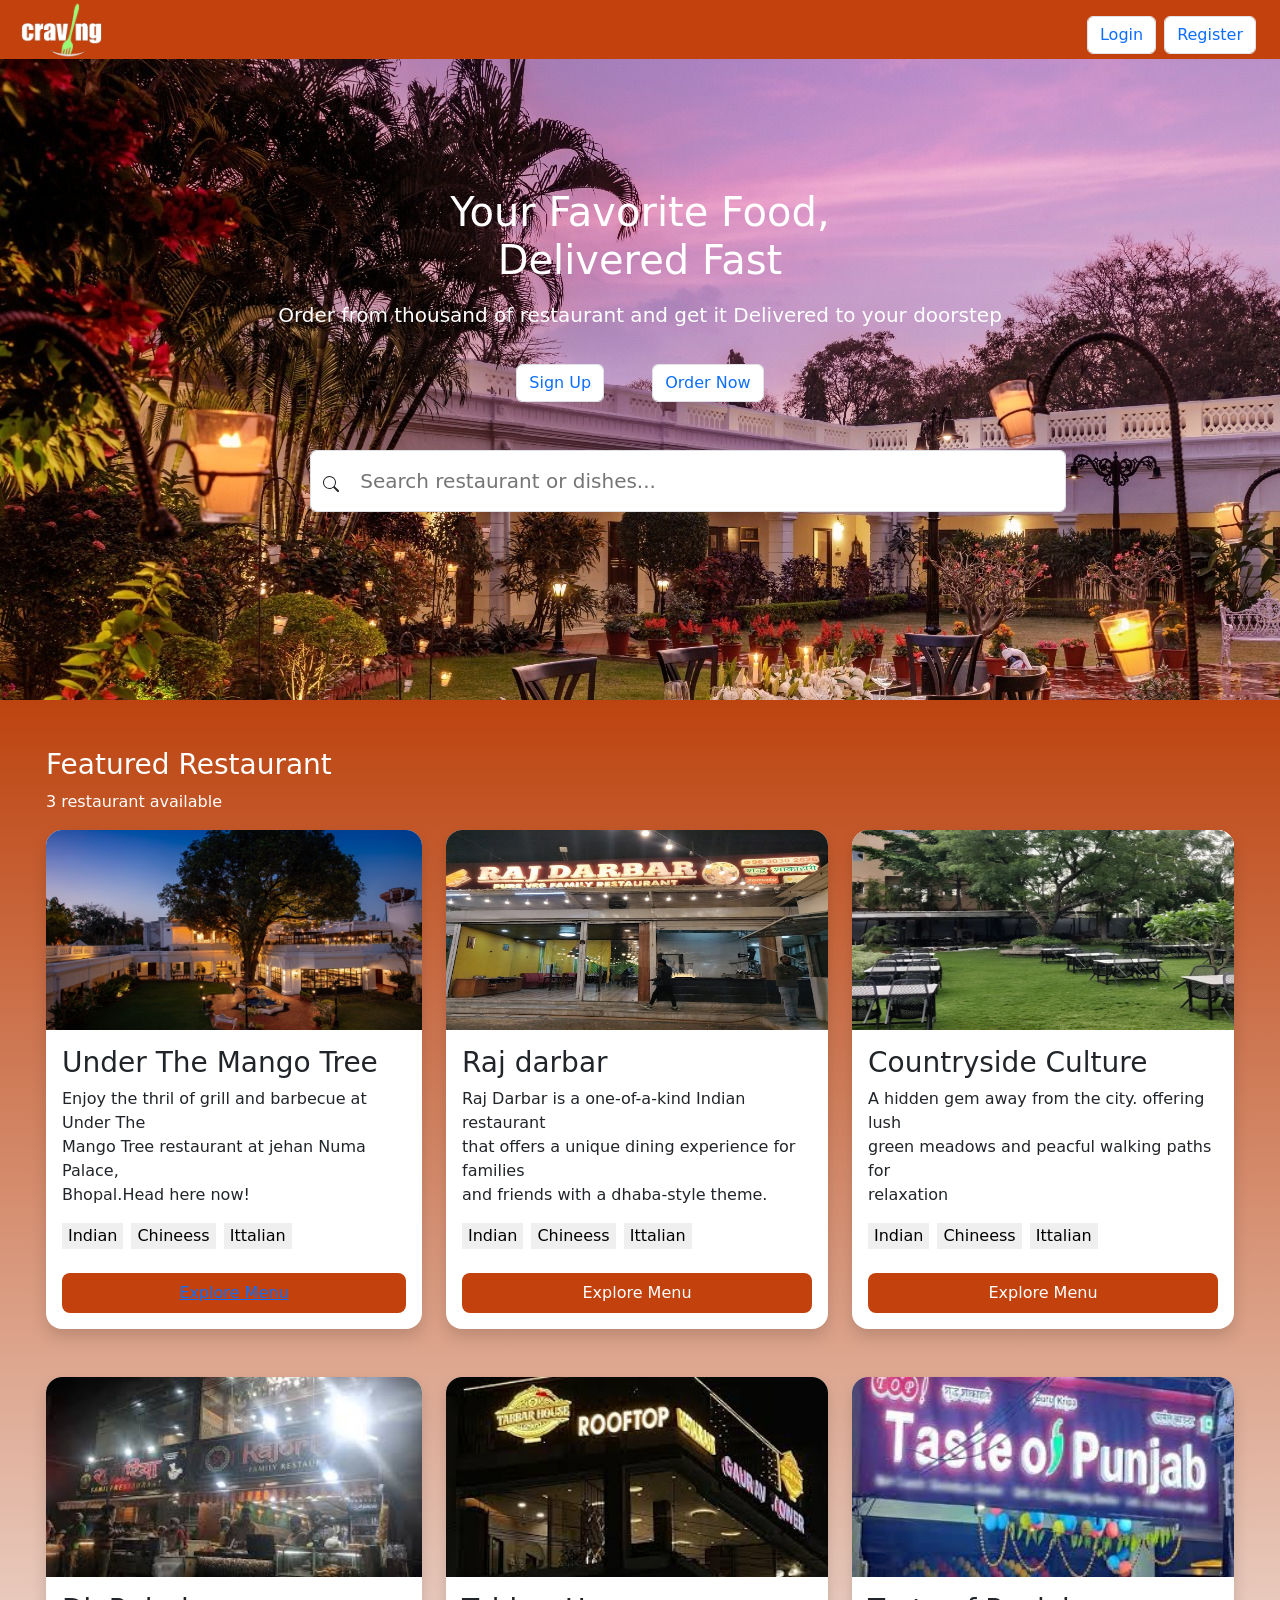
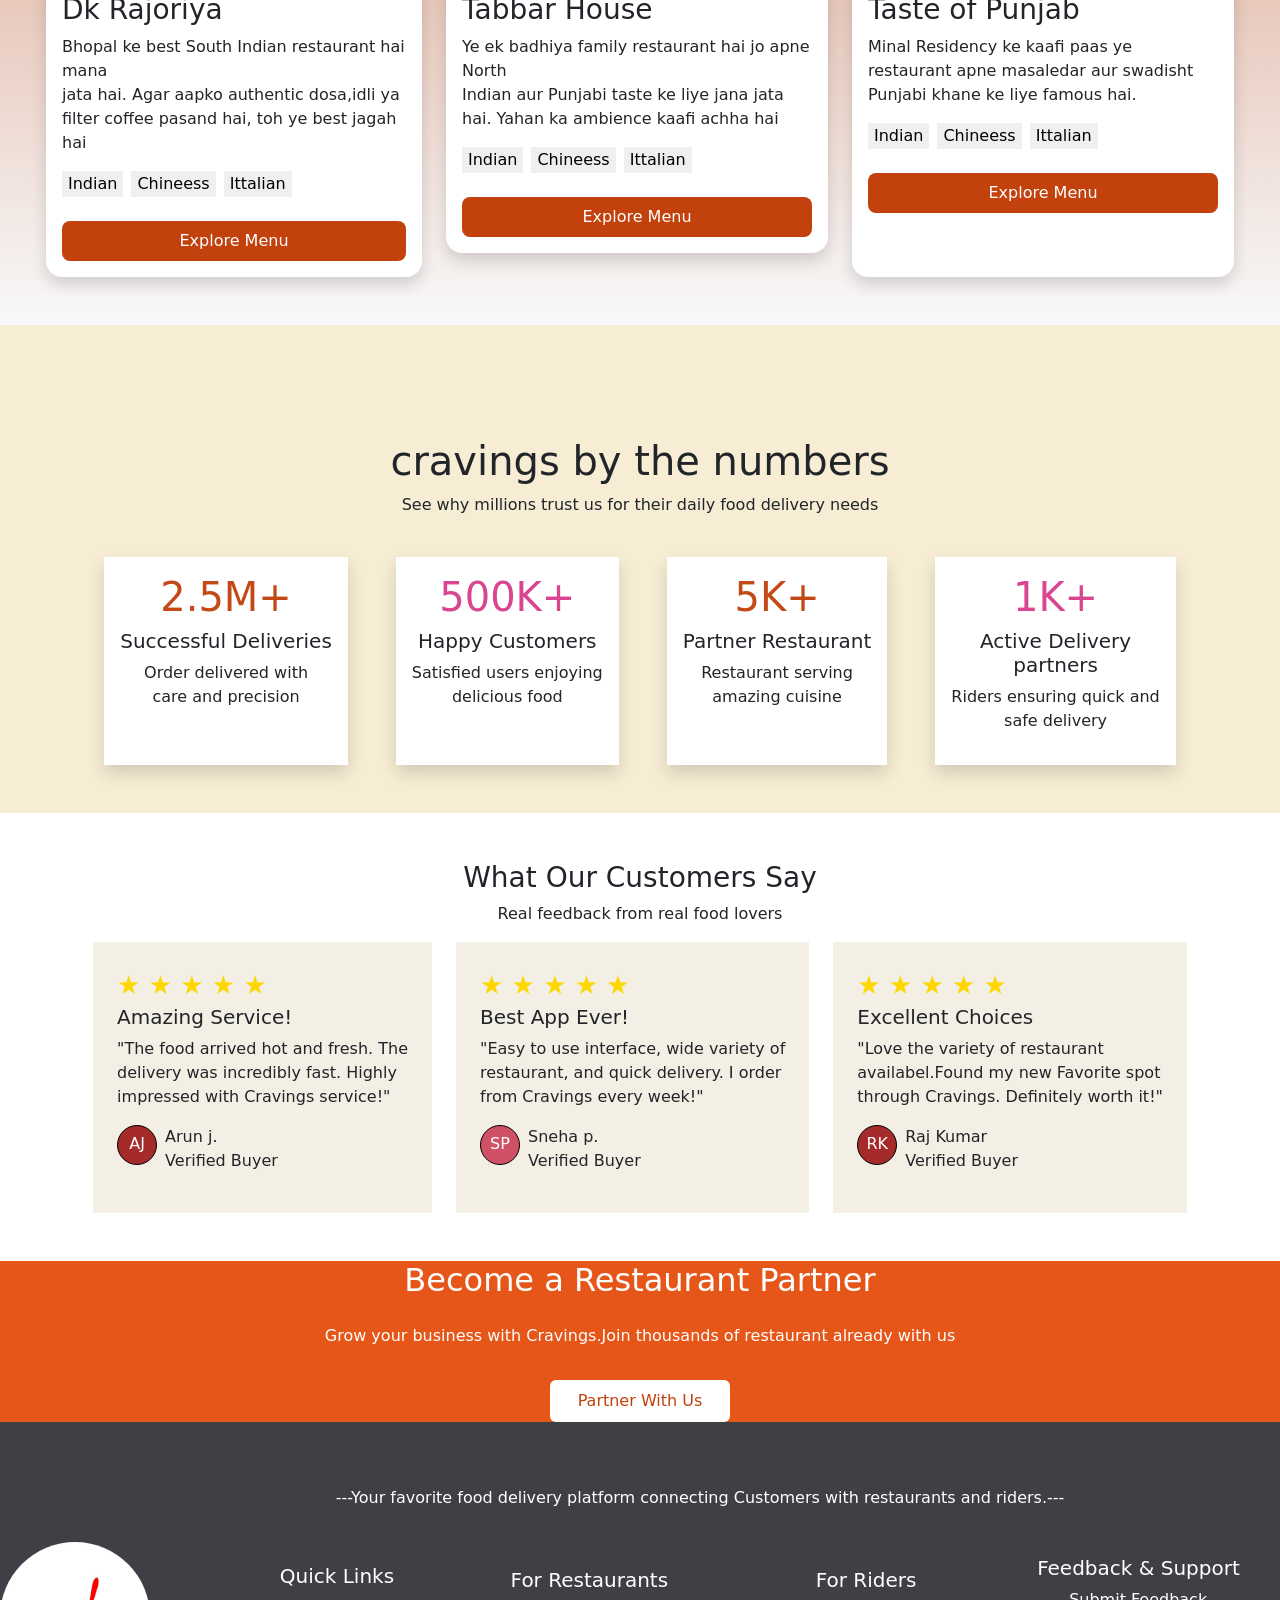
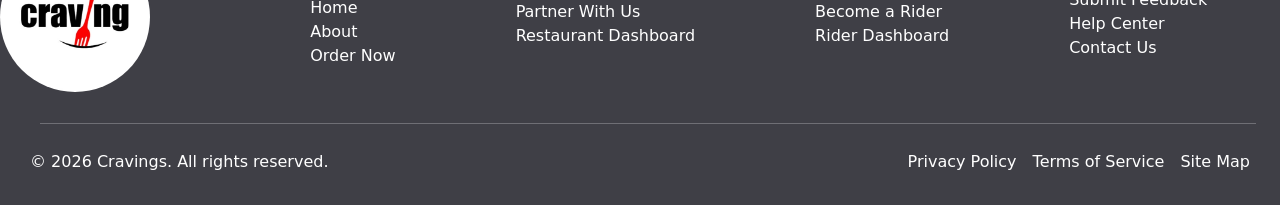
==== cravings-static/index.html @ 6d20b797 "Add initial HTML files for login, registration, order now, partner, privacy policy, and terms of ser" ====
<!doctype html>
<html lang="en">
  <head>
    <meta charset="UTF-8" />
    <meta name="viewport" content="width=device-width, initial-scale=1.0" />
    <title>Document</title>
    <link rel="stylesheet" href="style.css" />
    <link rel="stylesheet" href="https://cdn.jsdelivr.net/npm/bootstrap-icons@1.13.1/font/bootstrap-icons.min.css">
    <link
      href="https://cdn.jsdelivr.net/npm/bootstrap@5.3.8/dist/css/bootstrap.min.css"
      rel="stylesheet"
      integrity="sha384-sRIl4kxILFvY47J16cr9ZwB07vP4J8+LH7qKQnuqkuIAvNWLzeN8tE5YBujZqJLB"
      crossorigin="anonymous"
    />
  </head>
  <body>
    <header>
      <div
        id="headerDIV"
        class="d-flex justify-content-between"
        style="background-color: #c2410c"
      >
        <div class="">
          <img class="w-25 ps-3" src="./images/logo-light.png" />
        </div>
        <div class="d-flex mt-3 gap-2 me-4">
          <div>
            <button class="form-control"><a class="text-decoration-none" href="./login.html">Login</a></button>
          </div>
          <div>
            <button class="form-control"><a class="text-decoration-none" href="./register.html">Register</a></button>
          </div>
        </div>
      </div>
    </header>

    <main>
      <div id="mainDIV" class="d-flex justify-content-center">
        <!-- baki code -->

        <div class="justify-content-center align-content-center m-5">
          <div class="mt-5">
            <div class="mt-3 text-center mt-5">
              <h1 class="text-white">
                Your Favorite Food,<br />
                Delivered Fast
              </h1>
            </div>

            <div class="form-control-lg text-white">
              Order from thousand of restaurant and get it Delivered to your
              doorstep
            </div>
          </div>
          <div class="d-flex justify-content-center gap-5 mt-4">
            <div>
              <button class="form-control"><a class="text-decoration-none" style="" href="./register.html">Sign Up</a></button>
            </div>
            <div>
              <button class="form-control"><a class="text-decoration-none" href="./order-now.html">Order Now</a></button>
            </div>
          </div>
          <div class="w-100 m-5 form-control">
            <svg
              xmlns="http://www.w3.org/2000/svg"
              width="16"
              height="16"
              fill="currentColor"
              class="bi bi-search"
              viewBox="0 0 16 16"
            >
              <path
                d="M11.742 10.344a6.5 6.5 0 1 0-1.397 1.398h-.001q.044.06.098.115l3.85 3.85a1 1 0 0 0 1.415-1.414l-3.85-3.85a1 1 0 0 0-.115-.1zM12 6.5a5.5 5.5 0 1 1-11 0 5.5 5.5 0 0 1 11 0"
              />
            </svg>
            <input
              class="w-75 border border-0 form-control-lg shadow-none"
              type="text"
              placeholder="Search restaurant or dishes..."
            />
          </div>
        </div>
      </div>

      <div
        id="secDiv"
        class="d-flex justify-content-center align-content-center p-xl-5"
        style="background: linear-gradient(to bottom, #bd4410, #f8f9fa)"
      >
        <div class="">
          <div>
            <h3 style="color: white">Featured Restaurant</h3>
          </div>
          <div>
            <p style="color: white">3 restaurant available</p>
          </div>
          <div class="">
          <div class="d-flex gap-4">
            <div id="card" class="1 bg-white rounded-4 shadow">
              <div>
                <img
                  class="rounded-top-4"
                  src="./images/JayHindDoston5.jpeg"
                  style="height: 200px; width: 376px"
                  alt=""
                />
              </div>
              <div class="p-3">
                <div>
                  <h3>Under The Mango Tree</h3>
                </div>
                <div>
                  <p>
                    Enjoy the thril of grill and barbecue at Under The <br />
                    Mango Tree restaurant at jehan Numa Palace,
                    <br />Bhopal.Head here now!
                  </p>
                </div>
                <div class="d-flex gap-2 mb-4">
                  <div><button class="border border-0">Indian</button></div>
                  <div><button class="border border-0">Chineess</button></div>
                  <div><button class="border border-0">Ittalian</button></div>
                </div>
                <div>
                  <div class="text-center">
                    <button
                      class="rounded-3 border border-0"
                      style="
                        height: 40px;
                        width: 100%;
                        color: white;
                        background-color: #c2410c;
                      "
                    >
                      <a href="./exploreMenu.html">Explore Menu</a>
                    </button>
                  </div>
                </div>
              </div>
            </div>

            <div>
              <div id="card" class="2 bg-white rounded-4 shadow">
                <div>
                  <img
                    class="rounded-top-4"
                    src="./images/JayHindDoston9.jpeg"
                    style="height: 200px; width: 382px"
                    alt=""
                  />
                </div>
                <div class="p-3">
                  <div><h3>Raj darbar</h3></div>
                  <div>
                    <p>
                      Raj Darbar is a one-of-a-kind Indian restaurant <br />that
                      offers a unique dining experience for families <br />and
                      friends with a dhaba-style theme.
                    </p>
                  </div>
                  <div class="d-flex gap-2 mb-4">
                    <div><button class="border border-0">Indian</button></div>
                    <div><button class="border border-0">Chineess</button></div>
                    <div><button class="border border-0">Ittalian</button></div>
                  </div>
                  <div>
                    <div class="text-center">
                      <button
                        class="rounded-3 border border-0""
                        style="
                          height: 40px;
                          width: 100%;
                          color: white;
                          background-color: #c2410c;
                        "
                      >
                        Explore Menu
                      </button>
                    </div>
                  </div>
                </div>
              </div>
            </div>
            <div id="card" class="3 bg-white rounded-4 shadow">
              <div>
                <img
                  class="rounded-top-4"
                  src="./images/JayHindDoston7.jpeg"
                  style="height: 200px; width: 382px"
                  alt=""
                />
              </div>
              <div class="p-3">
                <div><h3>Countryside Culture</h3></div>
                <div>
                  <p>
                    A hidden gem away from the city. offering lush <br />green
                    meadows and peacful walking paths for <br />relaxation
                  </p>
                </div>
                <div class="d-flex gap-2 mb-4 ">
                  <div><button class="border border-0">Indian</button></div>
                  <div><button class="border border-0">Chineess</button></div>
                  <div><button class="border border-0">Ittalian</button></div>
                </div>
                <div>
                  <div class="text-center">
                    <button
                      class="rounded-3 border border-0""
                      style="
                        height: 40px;
                        width: 100%;
                        color: white;
                        background-color: #c2410c;
                      "
                    >
                      Explore Menu
                    </button>
                  </div>
                </div>
              </div>
            </div>
          </div>


          <!-- start -->
           <div class="pt-5"><div class="d-flex gap-4">
            <div id="card" class="1 bg-white rounded-4 shadow">
              <div>
                <img
                  class="rounded-top-4"
                  src="./images/dk.jfif"
                  style="height: 200px; width: 376px"
                  alt=""
                />
              </div>
              <div class="p-3">
                <div>
                  <h3>Dk Rajoriya</h3>
                </div>
                <div>
                  <p>
                    Bhopal ke best South Indian restaurant hai mana <br>
                    jata hai. Agar aapko authentic dosa,idli ya <br> filter  
                    coffee pasand hai, toh ye best jagah hai
                  </p>
                </div>
                <div class="d-flex gap-2 mb-4">
                  <div><button class="border border-0">Indian</button></div>
                  <div><button class="border border-0">Chineess</button></div>
                  <div><button class="border border-0">Ittalian</button></div>
                </div>
                <div>
                  <div class="text-center">
                    <button
                      class="rounded-3 border border-0"
                      style="
                        height: 40px;
                        width: 100%;
                        color: white;
                        background-color: #c2410c;
                      "
                    >
                      Explore Menu
                    </button>
                  </div>
                </div>
              </div>
            </div>

            <div>
              <div id="card" class="2 bg-white rounded-4 shadow">
                <div>
                  <img
                    class="rounded-top-4"
                    src="./images/tabbar.jfif"
                    style="height: 200px; width: 382px"
                    alt=""
                  />
                </div>
                <div class="p-3">
                  <div><h3>Tabbar House</h3></div>
                  <div>
                    <p>
                      Ye ek badhiya family restaurant hai jo apne North <br> Indian aur Punjabi taste ke liye jana jata <br> hai. Yahan ka ambience kaafi achha hai
                    </p>
                  </div>
                  <div class="d-flex gap-2 mb-4">
                    <div><button class="border border-0">Indian</button></div>
                    <div><button class="border border-0">Chineess</button></div>
                    <div><button class="border border-0">Ittalian</button></div>
                  </div>
                  <div>
                    <div class="text-center">
                      <button
                        class="rounded-3 border border-0""
                        style="
                          height: 40px;
                          width: 100%;
                          color: white;
                          background-color: #c2410c;
                        "
                      >
                        Explore Menu
                      </button>
                    </div>
                  </div>
                </div>
              </div>
            </div>
            <div id="card" class="3 bg-white rounded-4 shadow">
              <div>
                <img
                  class="rounded-top-4"
                  src="./images/taste.jfif"
                  style="height: 200px; width: 382px"
                  alt=""
                />
              </div>
              <div class="p-3">
                <div><h3>Taste of Punjab</h3></div>
                <div>
                  <p>
                    Minal Residency ke kaafi paas ye <br> restaurant apne masaledar aur swadisht <br> Punjabi khane ke liye famous hai.
                  </p>
                </div>
                <div class="d-flex gap-2 mb-4 ">
                  <div><button class="border border-0">Indian</button></div>
                  <div><button class="border border-0">Chineess</button></div>
                  <div><button class="border border-0">Ittalian</button></div>
                </div>
                <div>
                  <div class="text-center">
                    <button
                      class="rounded-3 border border-0""
                      style="
                        height: 40px;
                        width: 100%;
                        color: white;
                        background-color: #c2410c;
                      "
                    >
                      Explore Menu
                    </button>
                  </div>
                </div>
              </div>
            </div>
          </div></div>
          </div>
          
        </div>
      </div>

      <div
        id="thirdDIV"
        class="d-flex d-flex justify-content-center align-content-center p-5"
        style="background-color: #f7edd4;"
      >
        <div class="pt-5">
          <div class="text-center pb-lg-4">
            <div class="mt-3"><h1>cravings by the numbers</h1></div>
            <div>
              <p>
                See why millions trust us for their daily food delivery needs
              </p>
            </div>
          </div>

          <div
            class="d-flex justify-content-center align-content-center gap-lg-5 text-center"
          >
            <div id="cards" class="1 p-3 bg-white shadow">
              <div><h1 style="color: #c34a17">2.5M+</h1></div>
              <div><h5>Successful Deliveries</h5></div>
              <div>
                <p>Order delivered with <br />care and precision</p>
              </div>
            </div>
            <div class="2 p-3 bg-white shadow">
              <div><h1 style="color: #D9468F">500K+</h1></div>
              <div><h5>Happy Customers</h5></div>
              <div>
                <p>Satisfied users enjoying <br />delicious food</p>
              </div>
            </div>
            <div class="3 p-3 bg-white shadow">
              <div><h1 style="color: #c34a17">5K+</h1></div>
              <div><h5>Partner Restaurant</h5></div>
              <div>
                <p>Restaurant serving <br />amazing cuisine</p>
              </div>
            </div>
            <div class="4 p-3 bg-white shadow">
              <div><h1 style="color: #D9468F">1K+</h1></div>
              <div>
                <h5>Active Delivery <br />partners</h5>
              </div>
              <div>
                <p>Riders ensuring quick and <br />safe delivery</p>
              </div>
            </div>
          </div>
        </div>
      </div>

      <div id="fourthDIV" class="p-5" style="background-color: white">
        <div class="">
          <div class="text-center">
            <div><h3>What Our Customers Say</h3></div>
            <div><p>Real feedback from real food lovers</p></div>
          </div>
          <div class="d-flex justify-content-center align-content-center gap-4">
            <div class="1 p-4" style="background: #f3efe4">
              <div class="" style="color: gold; font-size: 26px">
                &#9733; &#9733; &#9733; &#9733; &#9733;
              </div>
              <div><h5>Amazing Service!</h5></div>
              <div>
                <p>
                  "The food arrived hot and fresh. The <br />delivery was
                  incredibly fast. Highly <br />impressed with Cravings
                  service!"
                </p>
              </div>
              <div class="d-flex gap-2">
                <div
                  id="circule"
                  class="text-center p-md-2"
                  style="background-color: brown"
                >
                  <h6>AJ</h6>
                </div>
                <div>
                  Arun j. <br />
                  <p>Verified Buyer</p>
                </div>
              </div>
            </div>

            <div class="2 p-4" style="background: #f3efe4">
              <div class="" style="color: gold; font-size: 26px">
                &#9733; &#9733; &#9733; &#9733; &#9733;
              </div>
              <div><h5>Best App Ever!</h5></div>
              <div>
                <p>
                  "Easy to use interface, wide variety of <br />restaurant, and
                  quick delivery. I order <br />
                  from Cravings every week!"
                </p>
              </div>
              <div class="d-flex gap-2">
                <div
                  id="circule"
                  class="text-center p-md-2"
                  style="background-color: rgb(206, 81, 102)"
                >
                  <h6>SP</h6>
                </div>
                <div>
                  Sneha p. <br />
                  <p>Verified Buyer</p>
                </div>
              </div>
            </div>

            <div class="1 p-4" style="background: #f3efe4">
              <div class="" style="color: gold; font-size: 26px">
                &#9733; &#9733; &#9733; &#9733; &#9733;
              </div>
              <div><h5>Excellent Choices</h5></div>
              <div>
                <p>
                  "Love the variety of restaurant<br />availabel.Found my new
                  Favorite spot <br />through Cravings. Definitely worth it!"
                </p>
              </div>
              <div class="d-flex gap-2">
                <div
                  id="circule"
                  class="text-center p-md-2"
                  style="background-color: brown"
                >
                  <h6>RK</h6>
                </div>
                <div>
                  Raj Kumar <br />
                  <p>Verified Buyer</p>
                </div>
              </div>
            </div>
          </div>
        </div>
      </div>

      <div id="fifthDIV" class="" style="background-color: #e65619">
        <div class="text-center p-xxl-5">
          <div>
            <h2 style="color: white">Become a Restaurant Partner</h2>
          </div>
          <div class="mb-3">
            <p class="p-3" style="color: white">
              Grow your business with Cravings.Join thousands of restaurant
              already with us
            </p>
          </div>
          <div>
            <button
              style="
                height: 42px;
                width: 180px;
                border: none;
                border-radius: 6px;
                color: #c34a17;
                background: white;
              "
            >
              <a class="text-decoration-none" style="color: #c2410c;" href="./partner.html">Partner With Us</a>
            </button>
          </div>
        </div>
      </div>
    </main>

    <footer>
      <div
        style="background-color: #3f3f46"
      >
        <div  style="color: white">
          <div class=" text-center  p-3">
            <p style="margin-left: 120px;"class="mt-5">
              ---Your favorite food delivery platform connecting Customers with
              restaurants and riders.---
            </p>
          </div>
          <div
            class="d-flex  gap-5 justify-content-center align-items-center "
          >
            <div class="1 " style="margin-right: 40px;">
              <div>
                <img 
                  style="
                    max-width: 150px;
                    height: auto;
                    display: block;
                    margin-bottom: 15px;
                    border-radius: 80px;
                    margin-right: 40px;
                  "
                  src="./images/JayHindDoston8.jpeg"
                  alt=""
                />
              </div>
            </div>
            <div class="2"style="margin-right: 40px;">
              <div class="text-center"><h5>Quick Links</h5></div>
              <div >
                <ul type="none" >
                  <li><a href="#" class="text-decoration-none" style="color: white;">Home</a></li>
                  <li><a href="#" class="text-decoration-none" style="color: white;">About</a></li>
                  <li><a href="#" class="text-decoration-none" style="color: white;">Order Now</a></li>
                </ul>
              </div>
            </div>

            <div class="3 mb-3"style="margin-right: 40px;">
              <div class="text-center"><h5>For Restaurants</h5></div>
              <div>
                <ul type="none">
                  <li><a href="#" class="text-decoration-none" style="color: white;">Partner With Us</a></li>
                  <li><a href="#" class="text-decoration-none" style="color: white;">Restaurant Dashboard</a></li>
                </ul>
              </div>
            </div>

            <div class="4 mb-3 " style="margin-right: 40px;" >
             
               <div class="text-center"><h5>For Riders</h5></div>
              <div>
                <ul type="none">
                  <li><a href="#" class="text-decoration-none" style="color: white;">Become a Rider</a></li>
                  <li><a href="#" class="text-decoration-none" style="color: white;">Rider Dashboard</a></li>
                </ul>
              </div>
             
            </div>

            <div class="5 mb-3"style="margin-right: 40px;">
              <div class="text-center"><h5>Feedback & Support</h5></div>
              <div>
                <ul type="none">
                  <li><a href="#" class="text-decoration-none" style="color: white;">Submit Feedback</a></li>
                  <li><a href="#" class="text-decoration-none" style="color: white;">Help Center</a></li>
                  <li><a href="#" class="text-decoration-none" style="color: white;">Contact Us</a></li>
                </ul>
              </div>
            </div>
          </div>
          <div style="width:95%; margin-left: 40px;">
            <hr />
          </div>

          <div
            class="d-flex justify-content-between"
            style="padding: 10px 30px 15px 30px"
          >
            <div class="6">
              <div><p>© 2026 Cravings. All rights reserved.</p></div>
            </div>
            <div>
              <ul type="none" class="d-flex gap-3">
                <li><a href="#" class="text-decoration-none" style="color: white;">Privacy Policy</a></li>
                <li><a href="#" class="text-decoration-none" style="color: white;">Terms of Service</a></li>
                <li><a href="#" class="text-decoration-none" style="color: white;">Site Map</a></li>
              </ul>
            </div>
          </div>
        </div>
      </div>
    </footer>

    <!-- Bootstrap Script -->
    <script
      src="https://cdn.jsdelivr.net/npm/bootstrap@5.3.8/dist/js/bootstrap.bundle.min.js"
      integrity="sha384-FKyoEForCGlyvwx9Hj09JcYn3nv7wiPVlz7YYwJrWVcXK/BmnVDxM+D2scQbITxI"
      crossorigin="anonymous"
    ></script>
  </body>
</html>
---- cravings-static/style.css ----
header{
    position:sticky;
    z-index: 99;
    
}
#headerDIV{
    position: fixed;
    width: 100%;
    /* display: block; */
}

#mainDIV{
    background-image: url(./images/JayHindDoston1.jpeg);
    background-repeat: no-repeat;
    height: 700px;

}
#secDIV{
    height: calc(100%-40px)
}
#card{
    /* height: fit-content;
    width: fit-content; */
}
#thirdDiv{
    height: 530px;
    height: calc(100vh - 40px);
}


#cards{
    /* height: fit-content;
    width: fit-content; */
}
#circule{
    height: 40px;
    width: 40px;
    border: 1px solid #000;
    border-radius: 20px;
    color: white; 
}
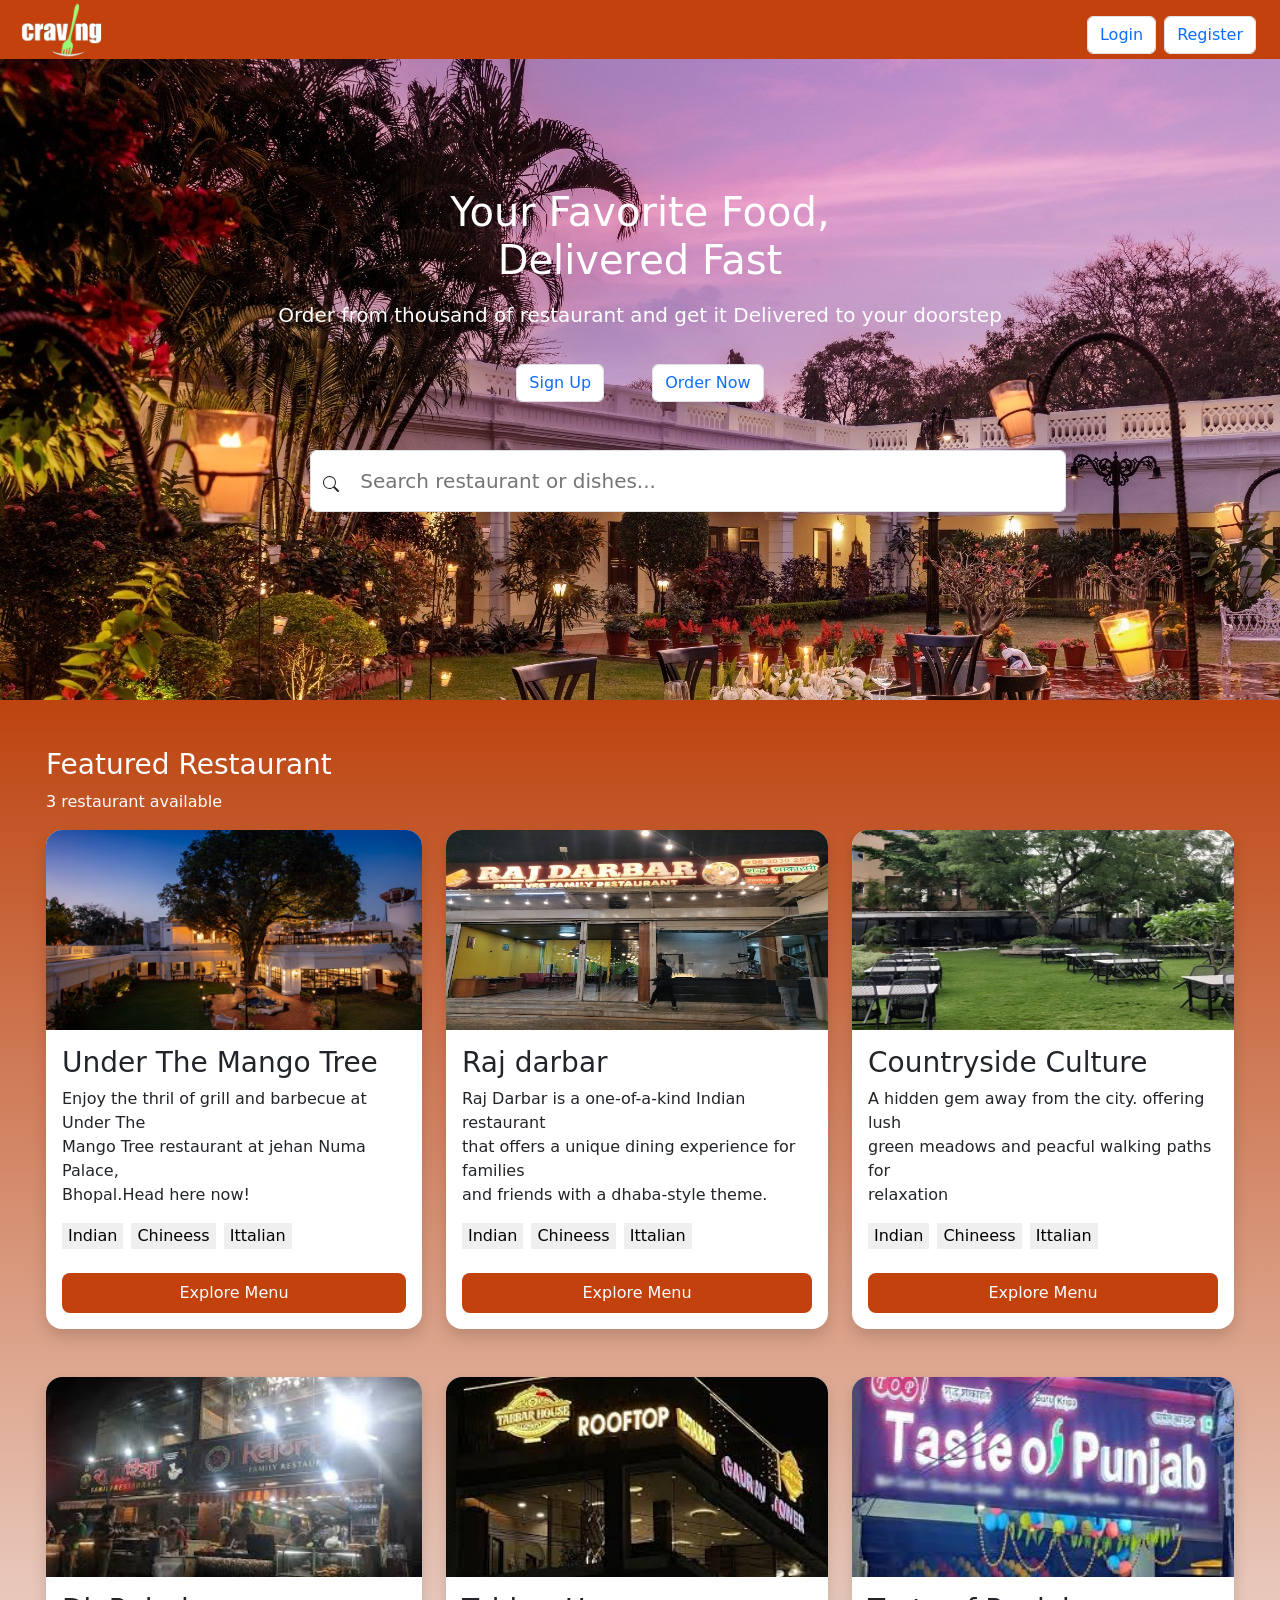
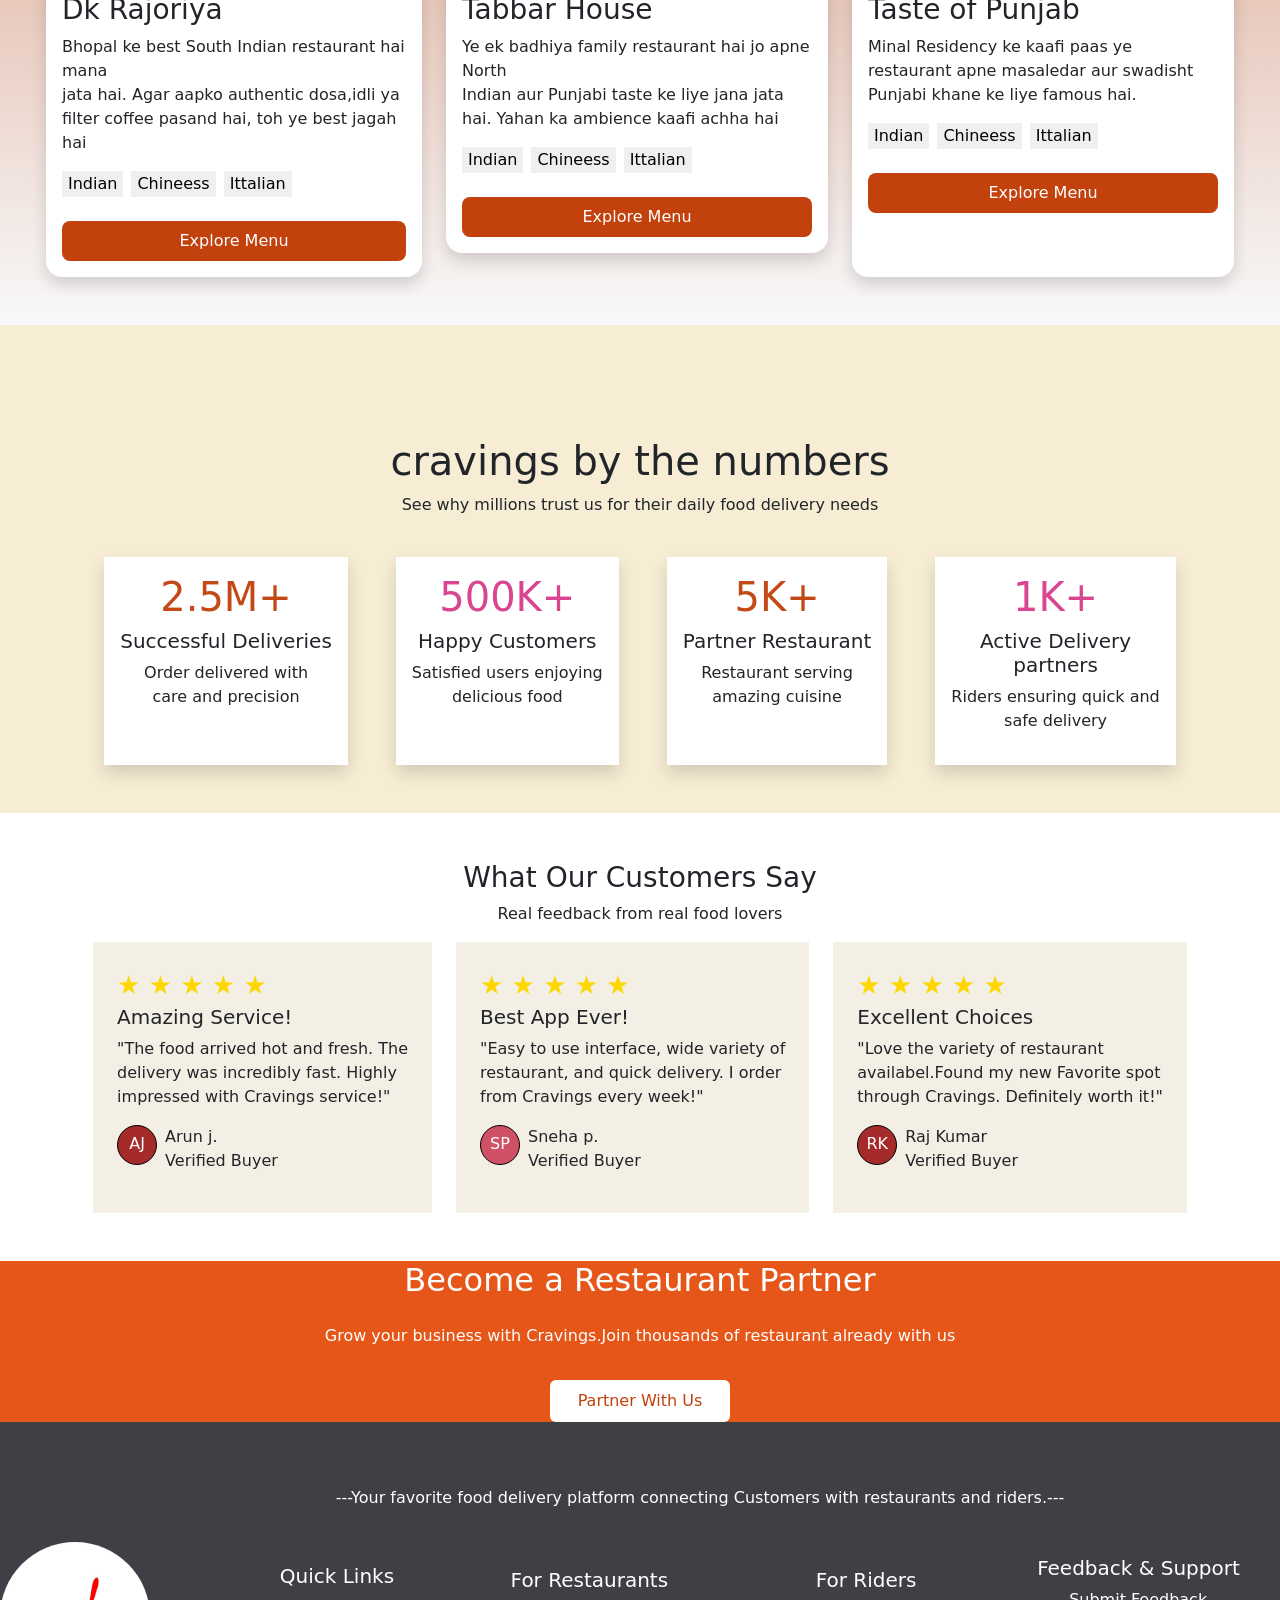
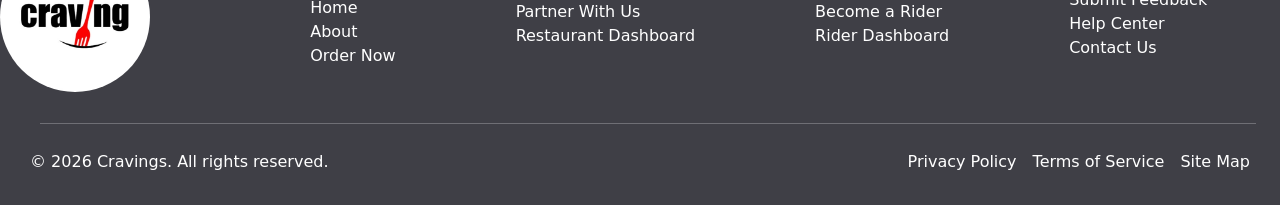
==== commit e4e94268: "Refactor code structure for improved readability and maintainability" ====
--- a/cravings-static/index.html
+++ b/cravings-static/index.html
@@ -132,7 +132,7 @@
                         background-color: #c2410c;
                       "
                     >
-                      <a href="./exploreMenu.html">Explore Menu</a>
+                      <a class="text-decoration-none" style="color: white;" href="./exploreMenu.html">Explore Menu</a>
                     </button>
                   </div>
                 </div>
@@ -174,7 +174,7 @@
                           background-color: #c2410c;
                         "
                       >
-                        Explore Menu
+                       <a class="text-decoration-none" style="color: white;" href="./exploreMenu.html">Explore Menu</a>
                       </button>
                     </div>
                   </div>
@@ -214,7 +214,7 @@
                         background-color: #c2410c;
                       "
                     >
-                      Explore Menu
+                      <a class="text-decoration-none" style="color: white;" href="./exploreMenu.html">Explore Menu</a>
                     </button>
                   </div>
                 </div>
@@ -261,7 +261,7 @@
                         background-color: #c2410c;
                       "
                     >
-                      Explore Menu
+                      <a class="text-decoration-none" style="color: white;" href="./exploreMenu.html">Explore Menu</a>
                     </button>
                   </div>
                 </div>
@@ -301,7 +301,7 @@
                           background-color: #c2410c;
                         "
                       >
-                        Explore Menu
+                        <a class="text-decoration-none" style="color: white;" href="./exploreMenu.html">Explore Menu</a>
                       </button>
                     </div>
                   </div>
@@ -340,7 +340,7 @@
                         background-color: #c2410c;
                       "
                     >
-                      Explore Menu
+                      <a class="text-decoration-none" style="color: white;" href="./exploreMenu.html">Explore Menu</a>
                     </button>
                   </div>
                 </div>
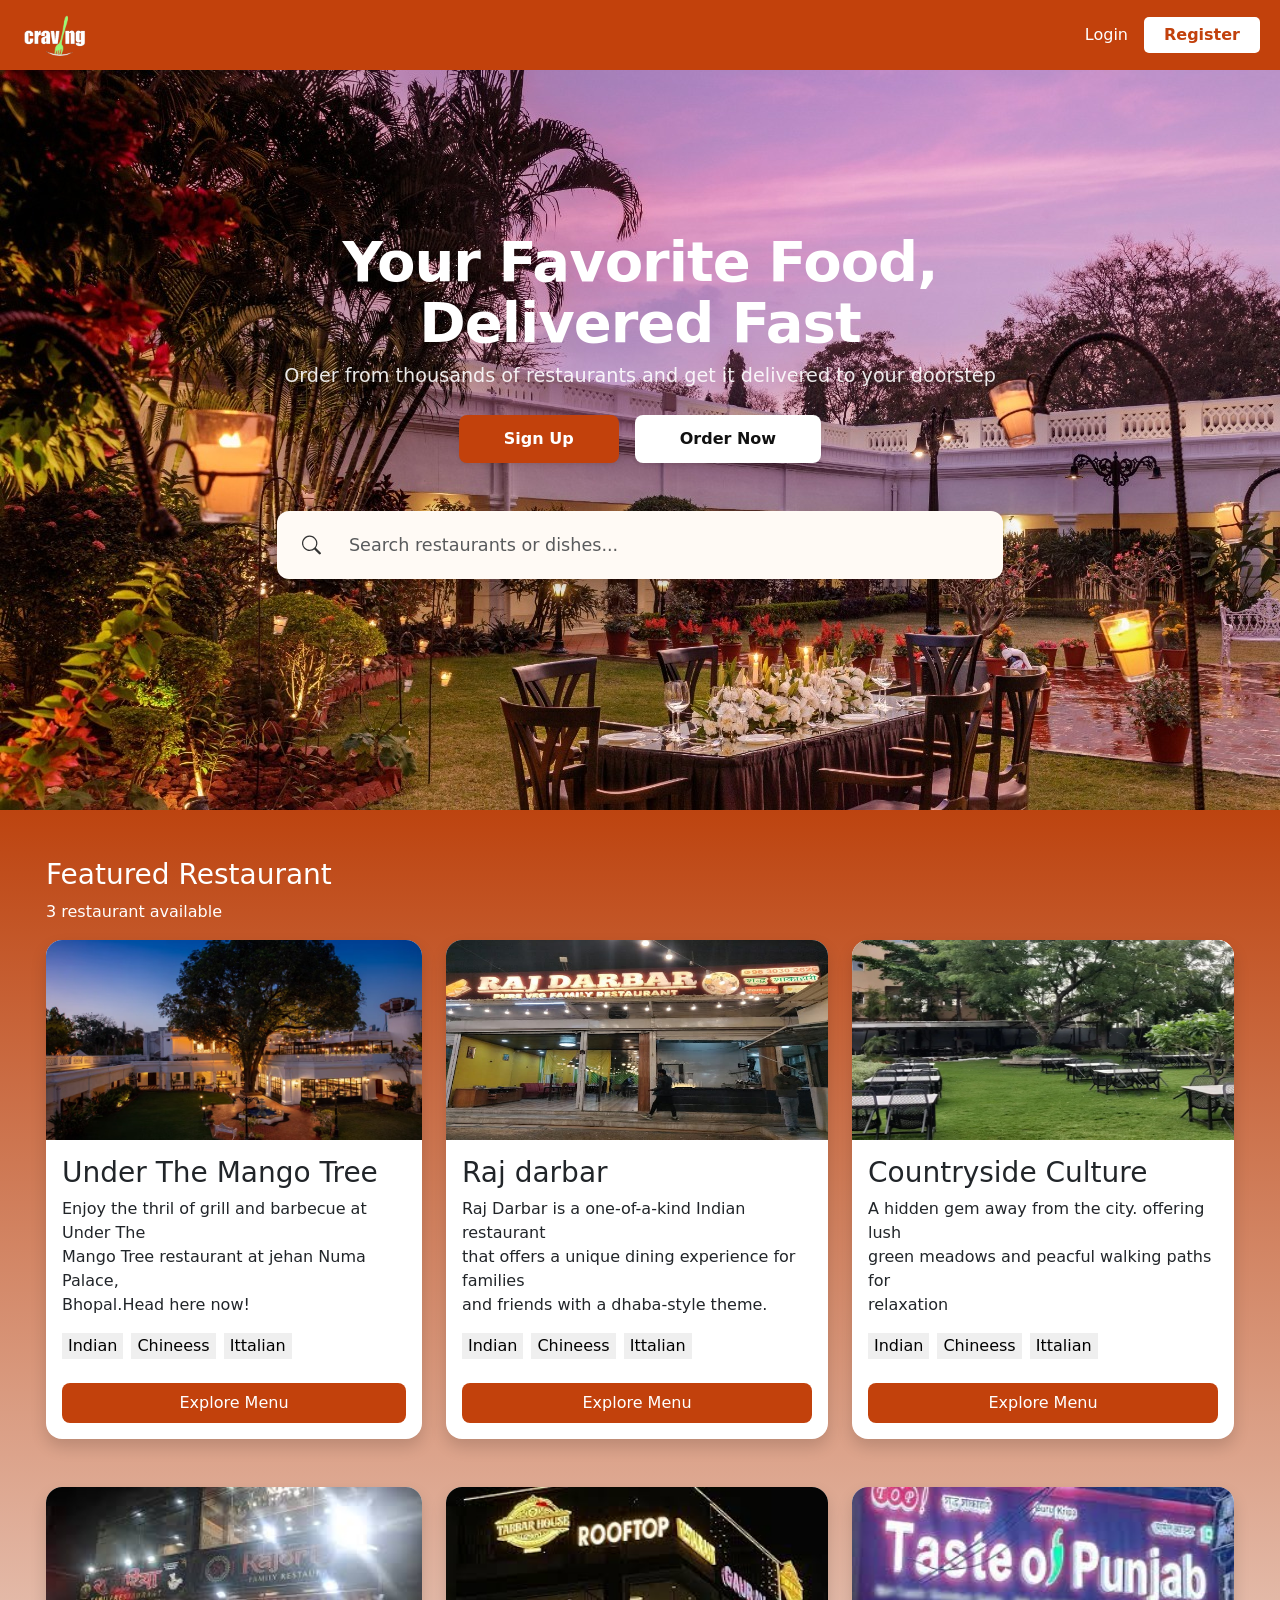
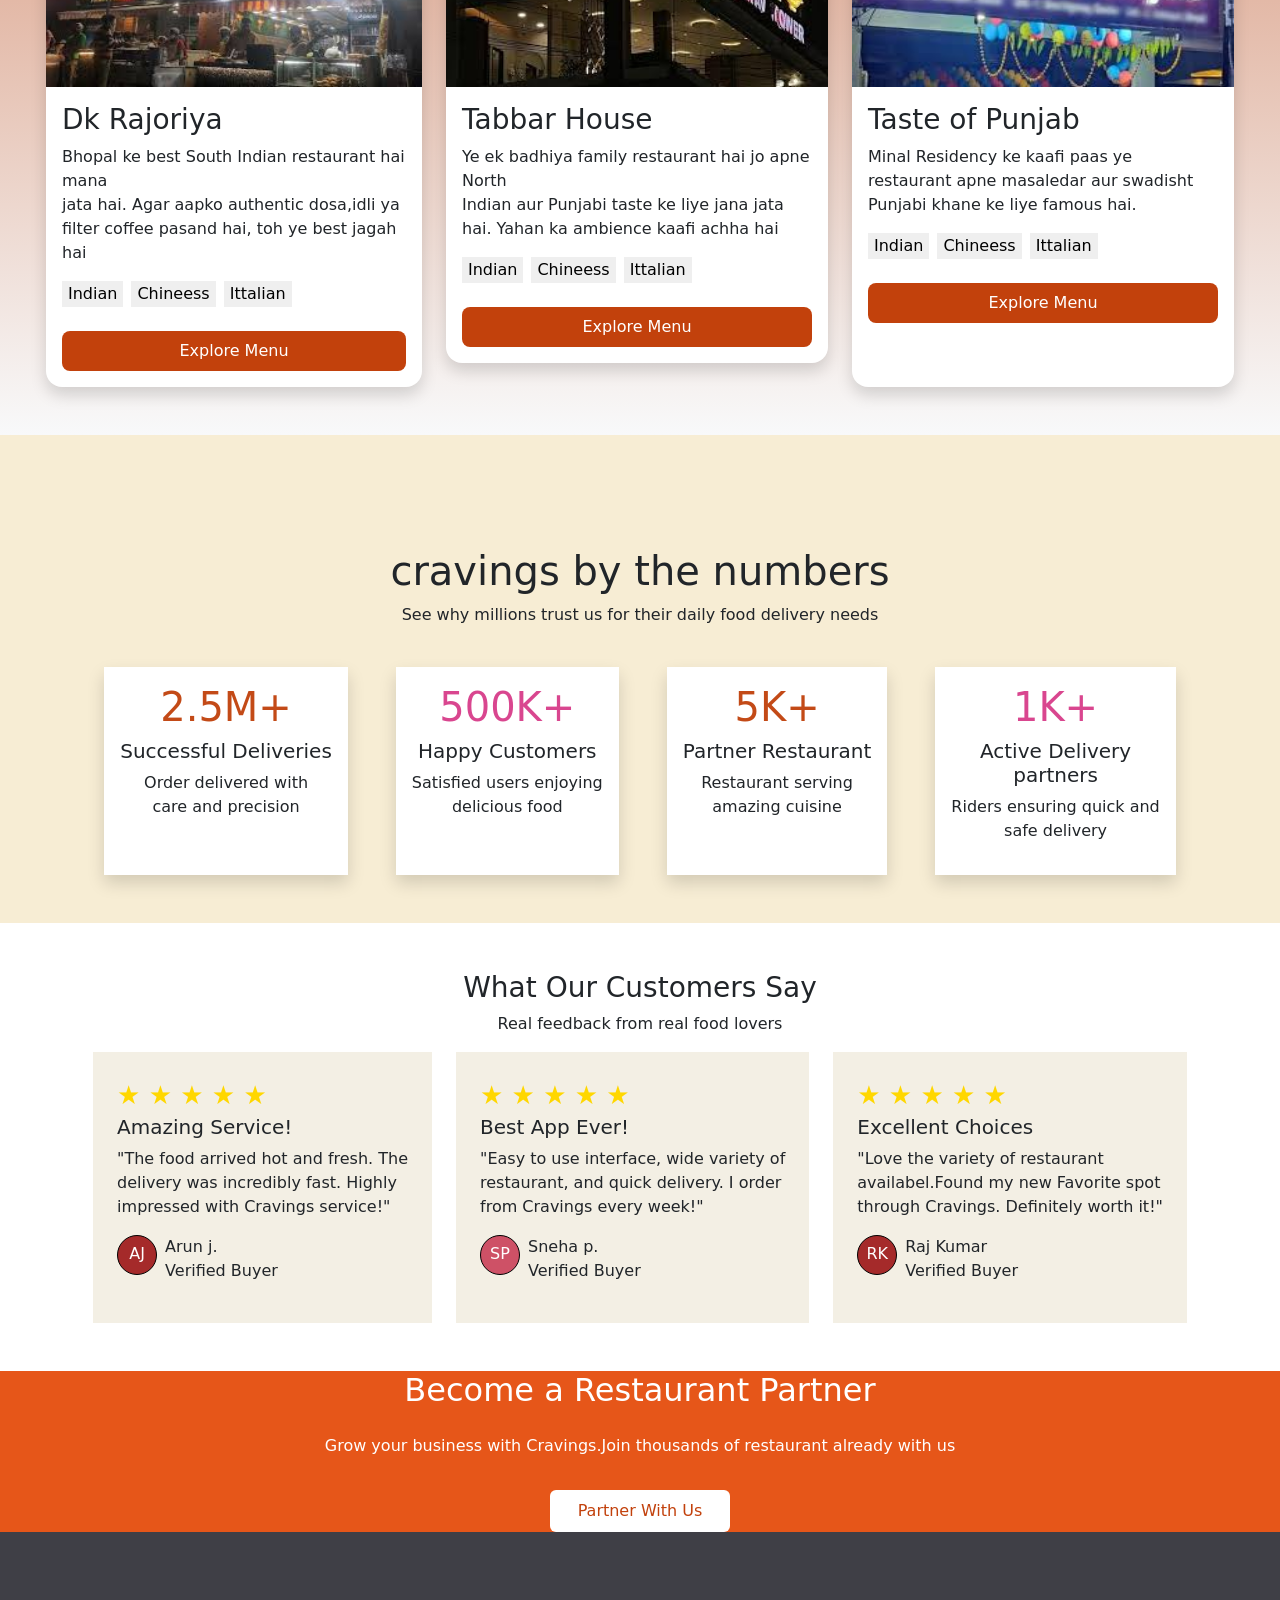
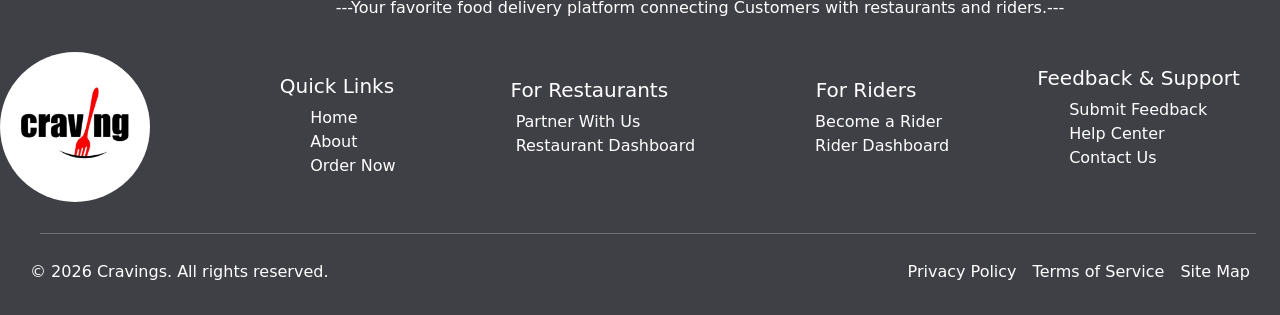
==== commit d9947a08: "Refactor header structure for consistency and improved styling across multiple pages" ====
--- a/cravings-static/index.html
+++ b/cravings-static/index.html
@@ -15,72 +15,77 @@
   </head>
   <body>
     <header>
-      <div
-        id="headerDIV"
-        class="d-flex justify-content-between"
-        style="background-color: #c2410c"
-      >
-        <div class="">
-          <img class="w-25 ps-3" src="./images/logo-light.png" />
-        </div>
-        <div class="d-flex mt-3 gap-2 me-4">
-          <div>
-            <button class="form-control"><a class="text-decoration-none" href="./login.html">Login</a></button>
-          </div>
-          <div>
-            <button class="form-control"><a class="text-decoration-none" href="./register.html">Register</a></button>
-          </div>
+  <div
+    id="headerDIV"
+    class="d-flex justify-content-between align-items-center"
+    style="background-color: #c2410c; padding: 10px 20px; height: 70px;"
+  >
+    <div class="d-flex align-items-center">
+      <img src="./images/logo-light.png" alt="Logo" style="height: 45px; width: auto;" />
+    </div>
+
+    <div class="d-flex align-items-center gap-3">
+      <a href="./login.html" 
+         class="text-decoration-none" 
+         style="color: white; font-weight: 500; font-size: 16px;">
+         Login
+      </a>
+      
+      <a href="./register.html" 
+         class="btn text-decoration-none" 
+         style="background-color: white; color: #c2410c; font-weight: 600; border-radius: 5px; padding: 6px 20px; border: none;">
+         Register
+      </a>
+    </div>
+  </div>
+</header>
+
+    <main>
+      <div id="mainDIV" class="d-flex justify-content-center align-items-center" style="min-height: 90vh; background: url(./images/JayHindDoston1.jpeg); padding: 20px;">
+  <div class="container text-center" style="max-width: 900px;">
+    
+    <div class="mb-2">
+      <h1 class="text-white" style="font-weight: 800; font-size: 3.5rem; letter-spacing: -1px; line-height: 1.1;">
+        Your Favorite Food,<br />
+        Delivered Fast
+      </h1>
+    </div>
+
+    <div class="mb-4">
+      <p class="text-white" style="font-size: 1.2rem; font-weight: 400; opacity: 0.9;">
+        Order from thousands of restaurants and get it delivered to your doorstep
+      </p>
+    </div>
+
+    <div class="d-flex justify-content-center gap-3 mb-5">
+      <a href="./register.html" class="btn text-decoration-none shadow-sm" 
+         style="background-color: #c2410c; color: white; padding: 12px 45px; font-weight: 600; border-radius: 8px; border: none;">
+         Sign Up
+      </a>
+      <a href="./order-now.html" class="btn text-decoration-none shadow-sm" 
+         style="background-color: white; color: #111; padding: 12px 45px; font-weight: 600; border-radius: 8px; border: none;">
+         Order Now
+      </a>
+    </div>
+
+    <div class="row justify-content-center">
+      <div class="col-md-10">
+        <div class="d-flex align-items-center" style="background-color: #fffaf5; border-radius: 12px; padding: 15px 25px; box-shadow: 0 10px 30px rgba(0,0,0,0.2);">
+          <svg xmlns="http://www.w3.org/2000/svg" width="20" height="20" fill="#333" class="bi bi-search me-3" viewBox="0 0 16 16">
+            <path d="M11.742 10.344a6.5 6.5 0 1 0-1.397 1.398h-.001q.044.06.098.115l3.85 3.85a1 1 0 0 0 1.415-1.414l-3.85-3.85a1 1 0 0 0-.115-.1zM12 6.5a5.5 5.5 0 1 1-11 0 5.5 5.5 0 0 1 11 0"/>
+          </svg>
+          <input
+            type="text"
+            class="form-control border-0 shadow-none"
+            placeholder="Search restaurants or dishes..."
+            style="font-size: 1.1rem; color: #555; background: transparent; outline: none;"
+          />
         </div>
       </div>
-    </header>
-
-    <main>
-      <div id="mainDIV" class="d-flex justify-content-center">
-        <!-- baki code -->
-
-        <div class="justify-content-center align-content-center m-5">
-          <div class="mt-5">
-            <div class="mt-3 text-center mt-5">
-              <h1 class="text-white">
-                Your Favorite Food,<br />
-                Delivered Fast
-              </h1>
-            </div>
-
-            <div class="form-control-lg text-white">
-              Order from thousand of restaurant and get it Delivered to your
-              doorstep
-            </div>
-          </div>
-          <div class="d-flex justify-content-center gap-5 mt-4">
-            <div>
-              <button class="form-control"><a class="text-decoration-none" style="" href="./register.html">Sign Up</a></button>
-            </div>
-            <div>
-              <button class="form-control"><a class="text-decoration-none" href="./order-now.html">Order Now</a></button>
-            </div>
-          </div>
-          <div class="w-100 m-5 form-control">
-            <svg
-              xmlns="http://www.w3.org/2000/svg"
-              width="16"
-              height="16"
-              fill="currentColor"
-              class="bi bi-search"
-              viewBox="0 0 16 16"
-            >
-              <path
-                d="M11.742 10.344a6.5 6.5 0 1 0-1.397 1.398h-.001q.044.06.098.115l3.85 3.85a1 1 0 0 0 1.415-1.414l-3.85-3.85a1 1 0 0 0-.115-.1zM12 6.5a5.5 5.5 0 1 1-11 0 5.5 5.5 0 0 1 11 0"
-              />
-            </svg>
-            <input
-              class="w-75 border border-0 form-control-lg shadow-none"
-              type="text"
-              placeholder="Search restaurant or dishes..."
-            />
-          </div>
-        </div>
-      </div>
+    </div>
+
+  </div>
+</div>
 
       <div
         id="secDiv"
@@ -557,9 +562,9 @@
               <div class="text-center"><h5>Quick Links</h5></div>
               <div >
                 <ul type="none" >
-                  <li><a href="#" class="text-decoration-none" style="color: white;">Home</a></li>
+                  <li><a href="./index.html" class="text-decoration-none" style="color: white;">Home</a></li>
                   <li><a href="#" class="text-decoration-none" style="color: white;">About</a></li>
-                  <li><a href="#" class="text-decoration-none" style="color: white;">Order Now</a></li>
+                  <li><a href="./order-now.html" class="text-decoration-none" style="color: white;">Order Now</a></li>
                 </ul>
               </div>
             </div>
@@ -590,9 +595,9 @@
               <div class="text-center"><h5>Feedback & Support</h5></div>
               <div>
                 <ul type="none">
-                  <li><a href="#" class="text-decoration-none" style="color: white;">Submit Feedback</a></li>
-                  <li><a href="#" class="text-decoration-none" style="color: white;">Help Center</a></li>
-                  <li><a href="#" class="text-decoration-none" style="color: white;">Contact Us</a></li>
+                  <li><a href="./feedback.html" class="text-decoration-none" style="color: white;">Submit Feedback</a></li>
+                  <li><a href="./help-center.html" class="text-decoration-none" style="color: white;">Help Center</a></li>
+                  <li><a href="./contact.html" class="text-decoration-none" style="color: white;">Contact Us</a></li>
                 </ul>
               </div>
             </div>
@@ -610,9 +615,9 @@
             </div>
             <div>
               <ul type="none" class="d-flex gap-3">
-                <li><a href="#" class="text-decoration-none" style="color: white;">Privacy Policy</a></li>
-                <li><a href="#" class="text-decoration-none" style="color: white;">Terms of Service</a></li>
-                <li><a href="#" class="text-decoration-none" style="color: white;">Site Map</a></li>
+                <li><a href="./privacy-policy.html" class="text-decoration-none" style="color: white;">Privacy Policy</a></li>
+                <li><a href="./terms-of-service.html" class="text-decoration-none" style="color: white;">Terms of Service</a></li>
+                <li><a href="./sitemap.html" class="text-decoration-none" style="color: white;">Site Map</a></li>
               </ul>
             </div>
           </div>
